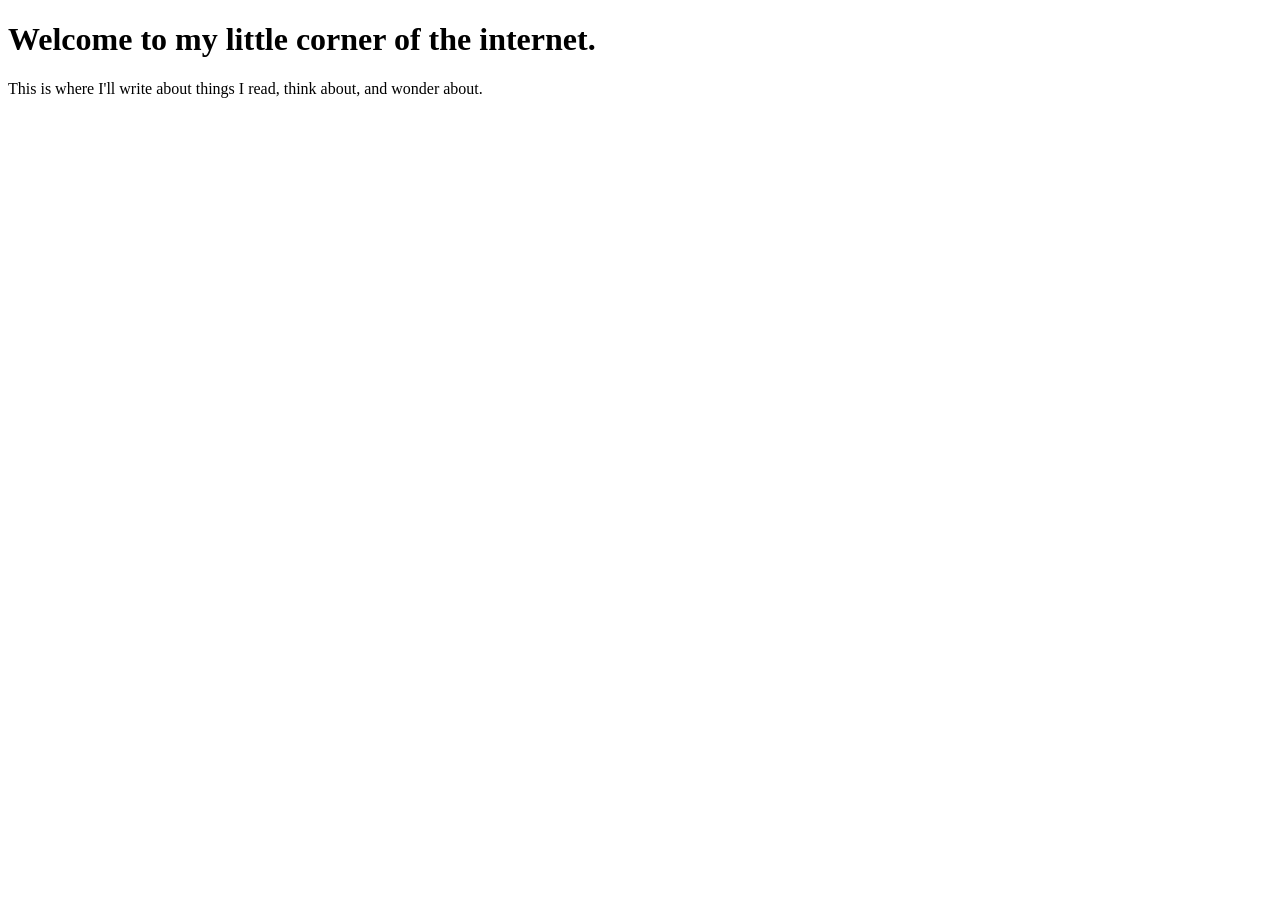
==== index.html @ 7ce2c534 "Create index.html" ====
<!DOCTYPE html>
<html>
<head>
    <title>Prarthana's Blog</title>
</head>
<body>

    <h1>Welcome to my little corner of the internet.</h1>

    <p>This is where I'll write about things I read, think about, and wonder about.</p>

</body>
</html>
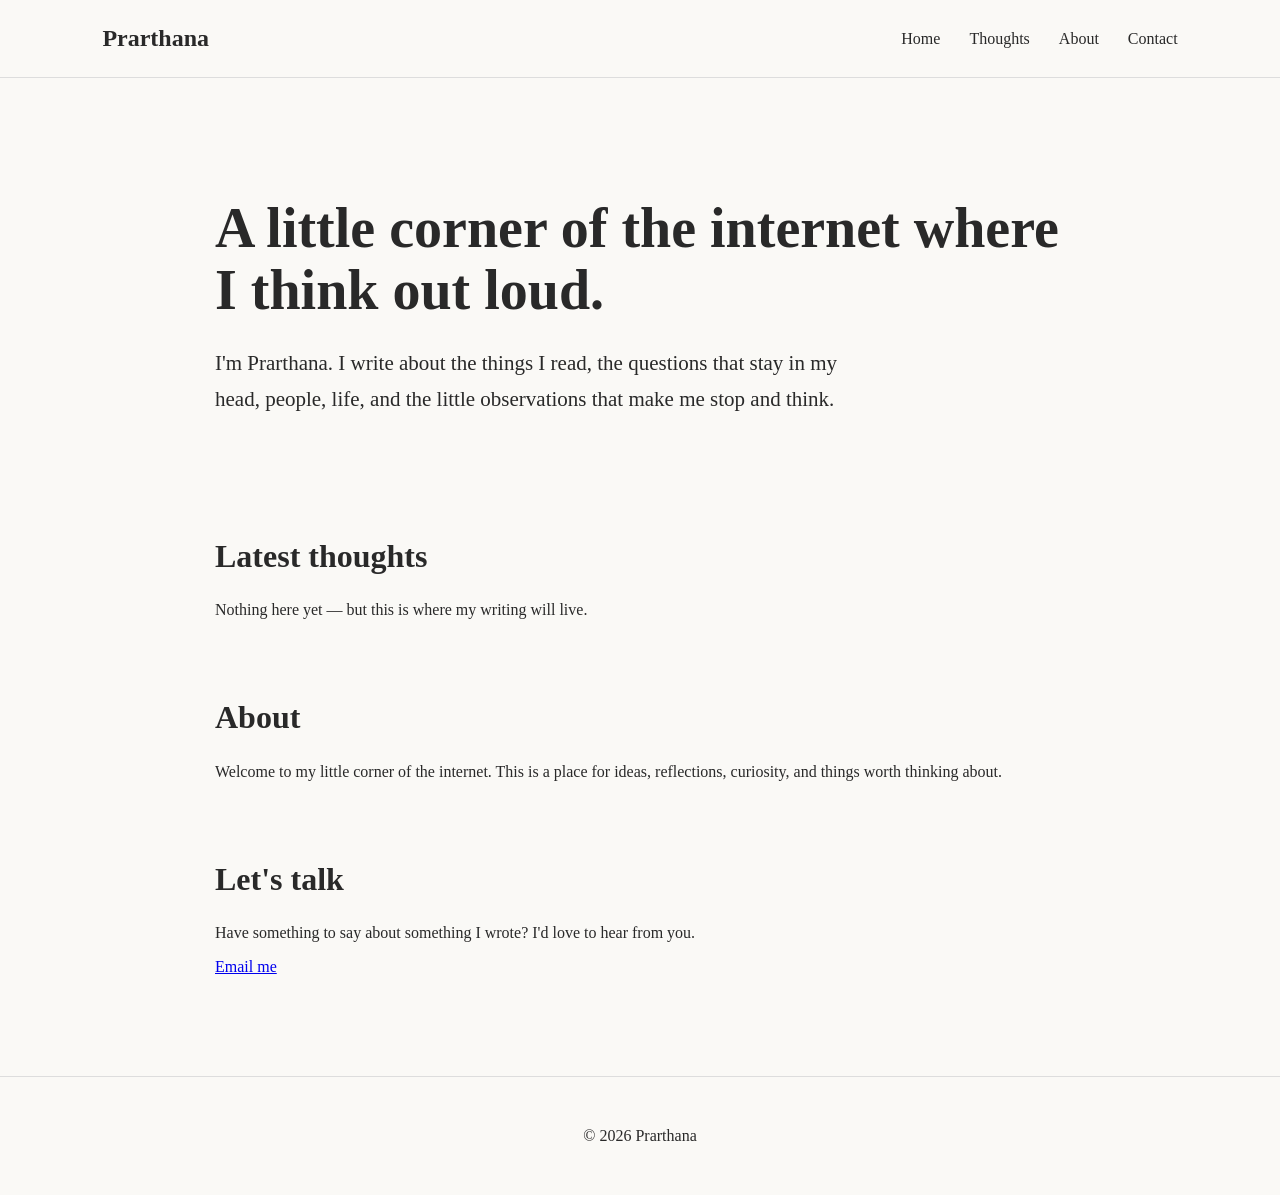
==== commit 8131e0f8: "Update index.html" ====
--- a/index.html
+++ b/index.html
@@ -1,13 +1,157 @@
 <!DOCTYPE html>
-<html>
+<html lang="en">
+
 <head>
-    <title>Prarthana's Blog</title>
+    <meta charset="UTF-8">
+    <meta name="viewport" content="width=device-width, initial-scale=1.0">
+
+    <title>Prarthana | Thoughts & Things I Wonder About</title>
+
+    <style>
+        body {
+            margin: 0;
+            font-family: Georgia, serif;
+            background: #faf9f6;
+            color: #292929;
+        }
+
+        header {
+            padding: 25px 8%;
+            border-bottom: 1px solid #ddd;
+            display: flex;
+            justify-content: space-between;
+            align-items: center;
+        }
+
+        .logo {
+            font-size: 24px;
+            font-weight: bold;
+        }
+
+        nav a {
+            margin-left: 25px;
+            text-decoration: none;
+            color: #292929;
+        }
+
+        nav a:hover {
+            text-decoration: underline;
+        }
+
+        .hero {
+            max-width: 850px;
+            margin: 120px auto;
+            padding: 0 25px;
+        }
+
+        .hero h1 {
+            font-size: 56px;
+            line-height: 1.1;
+            margin-bottom: 25px;
+        }
+
+        .hero p {
+            font-size: 21px;
+            line-height: 1.7;
+            max-width: 650px;
+        }
+
+        .section {
+            max-width: 850px;
+            margin: 80px auto;
+            padding: 0 25px;
+        }
+
+        .section h2 {
+            font-size: 32px;
+        }
+
+        footer {
+            text-align: center;
+            padding: 50px;
+            border-top: 1px solid #ddd;
+            margin-top: 100px;
+        }
+    </style>
 </head>
+
 <body>
 
-    <h1>Welcome to my little corner of the internet.</h1>
+    <header>
 
-    <p>This is where I'll write about things I read, think about, and wonder about.</p>
+        <div class="logo">
+            Prarthana
+        </div>
+
+        <nav>
+            <a href="#">Home</a>
+            <a href="#thoughts">Thoughts</a>
+            <a href="#about">About</a>
+            <a href="#contact">Contact</a>
+        </nav>
+
+    </header>
+
+
+    <section class="hero">
+
+        <h1>
+            A little corner of the internet where I think out loud.
+        </h1>
+
+        <p>
+            I'm Prarthana. I write about the things I read,
+            the questions that stay in my head, people,
+            life, and the little observations that make me stop and think.
+        </p>
+
+    </section>
+
+
+    <section class="section" id="thoughts">
+
+        <h2>Latest thoughts</h2>
+
+        <p>
+            Nothing here yet — but this is where my writing will live.
+        </p>
+
+    </section>
+
+
+    <section class="section" id="about">
+
+        <h2>About</h2>
+
+        <p>
+            Welcome to my little corner of the internet.
+            This is a place for ideas, reflections, curiosity,
+            and things worth thinking about.
+        </p>
+
+    </section>
+
+
+    <section class="section" id="contact">
+
+        <h2>Let's talk</h2>
+
+        <p>
+            Have something to say about something I wrote?
+            I'd love to hear from you.
+        </p>
+
+        <p>
+            <a href="mailto:YOUR-EMAIL-HERE">Email me</a>
+        </p>
+
+    </section>
+
+
+    <footer>
+        © 2026 Prarthana
+    </footer>
 
 </body>
+
 </html>
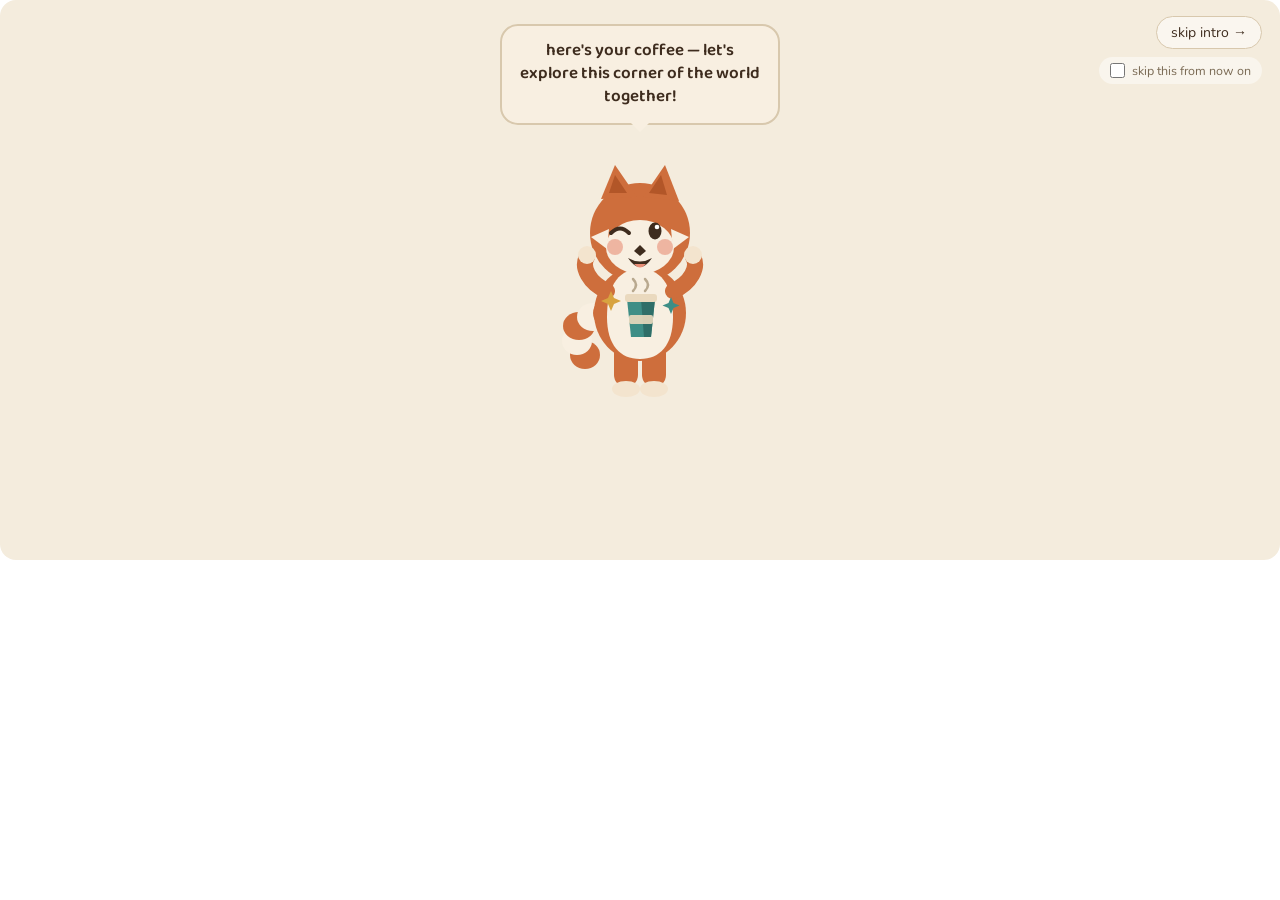
==== commit bfabda07: "Update index.html" ====
--- a/index.html
+++ b/index.html
@@ -1,157 +1,213 @@
 <!DOCTYPE html>
 <html lang="en">
-
 <head>
-    <meta charset="UTF-8">
-    <meta name="viewport" content="width=device-width, initial-scale=1.0">
-
-    <title>Prarthana | Thoughts & Things I Wonder About</title>
-
-    <style>
-        body {
-            margin: 0;
-            font-family: Georgia, serif;
-            background: #faf9f6;
-            color: #292929;
-        }
-
-        header {
-            padding: 25px 8%;
-            border-bottom: 1px solid #ddd;
-            display: flex;
-            justify-content: space-between;
-            align-items: center;
-        }
-
-        .logo {
-            font-size: 24px;
-            font-weight: bold;
-        }
-
-        nav a {
-            margin-left: 25px;
-            text-decoration: none;
-            color: #292929;
-        }
-
-        nav a:hover {
-            text-decoration: underline;
-        }
-
-        .hero {
-            max-width: 850px;
-            margin: 120px auto;
-            padding: 0 25px;
-        }
-
-        .hero h1 {
-            font-size: 56px;
-            line-height: 1.1;
-            margin-bottom: 25px;
-        }
-
-        .hero p {
-            font-size: 21px;
-            line-height: 1.7;
-            max-width: 650px;
-        }
-
-        .section {
-            max-width: 850px;
-            margin: 80px auto;
-            padding: 0 25px;
-        }
-
-        .section h2 {
-            font-size: 32px;
-        }
-
-        footer {
-            text-align: center;
-            padding: 50px;
-            border-top: 1px solid #ddd;
-            margin-top: 100px;
-        }
-    </style>
+<meta charset="UTF-8">
+<meta name="viewport" content="width=device-width, initial-scale=1.0">
+<title>welcome · Prarthana's corner</title>
+<link rel="preconnect" href="https://fonts.googleapis.com">
+<link rel="preconnect" href="https://fonts.gstatic.com" crossorigin>
+<link href="https://fonts.googleapis.com/css2?family=Baloo+2:wght@500;600;700&family=Nunito:wght@400;600&display=swap" rel="stylesheet">
+<style>
+  * { margin:0; padding:0; box-sizing:border-box; }
+  body { font-family:'Nunito',sans-serif; }
+
+  :root{
+    --paper:#F4ECDD; --fur:#CE6E3C; --fur-d:#B25628; --cream:#F8EFE1;
+    --paw:#F3E4CE; --ink:#3E2C1E;
+    --cup:#3E8E86; --cup-d:#2F6E68; --lid:#EAD9BE;
+    --cheek:#E88E77; --mustard:#D8A33F; --steam:#B9A98F;
+  }
+
+  .scene{ position:relative; width:100%; height:560px; overflow:hidden;
+    background:var(--paper); border-radius:16px;
+    display:flex; align-items:center; justify-content:center; }
+
+  .controls{ position:absolute; top:16px; right:18px; z-index:9; display:flex; flex-direction:column; align-items:flex-end; gap:8px; }
+  .skip{ font-family:'Nunito',sans-serif; font-size:14px; color:var(--ink);
+    background:rgba(255,255,255,.55); border:1.5px solid #d8c8ad; padding:6px 14px; border-radius:20px; cursor:pointer; }
+  .skip:hover{ background:#fff; }
+  .remember{ display:flex; align-items:center; gap:7px; font-size:12.5px; color:#7a6a54;
+    background:rgba(255,255,255,.45); padding:5px 11px; border-radius:16px; cursor:pointer; user-select:none; }
+  .remember input{ accent-color:var(--fur); width:15px; height:15px; cursor:pointer; }
+
+  .intro{ position:absolute; inset:0; display:flex; align-items:center; justify-content:center;
+    transition:opacity .7s ease, transform .7s ease; }
+
+  .walker{ transform:translateX(-140%); }
+  .play .walker{ animation:walkIn 2s cubic-bezier(.22,.61,.36,1) forwards; }
+  .play .bob{ animation:bob .5s ease-in-out 4; }
+  .dance{ transform-origin:50% 100%; }
+  .play .dance{ animation:dance 1.6s ease 2.1s forwards; }
+
+  .mascot{ width:250px; height:auto; display:block; }
+
+  .legL,.legR{ transform-box:fill-box; transform-origin:50% 8%; }
+  .play .legL{ animation:step .5s ease-in-out 4; }
+  .play .legR{ animation:step .5s ease-in-out 4; animation-delay:-.25s; }
+
+  .speech{ position:absolute; left:50%; bottom:100%; transform:translateX(-50%); margin-bottom:16px;
+    width:280px; text-align:center; font-family:'Baloo 2',cursive; font-weight:600; font-size:17px; line-height:1.35;
+    color:var(--ink); background:var(--cream); border:2px solid #d8c8ad; padding:14px 18px; border-radius:18px; opacity:0; }
+  .speech::after{ content:""; position:absolute; left:50%; top:100%; transform:translateX(-50%);
+    border:9px solid transparent; border-top-color:var(--cream); }
+  .play .speech{ animation:pop .5s ease 3.9s forwards; }
+
+  .cup{ transform-box:fill-box; transform-origin:50% 100%; opacity:0; }
+  .play .cup{ animation:coffeePop .55s cubic-bezier(.34,1.56,.64,1) 3.5s forwards; }
+  .spark{ transform-box:fill-box; transform-origin:center; opacity:0; }
+  .play .spark{ animation:sparkle .6s ease 3.55s forwards; }
+  .steam{ animation:steam 2.2s ease-in-out infinite; }
+  .tail{ transform-box:fill-box; transform-origin:85% 20%; animation:sway 3s ease-in-out infinite; }
+
+  .home{ position:absolute; inset:0; display:flex; flex-direction:column; align-items:center; justify-content:center;
+    text-align:center; gap:12px; opacity:0; transform:translateX(34px);
+    transition:opacity .7s ease .15s, transform .7s ease .15s; pointer-events:none; padding:0 24px; }
+  .home h1{ font-family:'Baloo 2',cursive; font-weight:700; font-size:clamp(2rem,6vw,3rem); color:var(--ink); }
+  .home p{ color:#7a6a54; max-width:34ch; }
+  .home .note{ font-size:12.5px; color:#a08f76; margin-top:4px; }
+  .replay{ margin-top:14px; font-family:'Nunito',sans-serif; font-weight:600; font-size:14px; color:var(--ink);
+    background:var(--mustard); border:none; padding:9px 20px; border-radius:22px; cursor:pointer; }
+  .replay:hover{ filter:brightness(1.05); }
+
+  .revealed .intro{ opacity:0; transform:translateX(-40px); pointer-events:none; }
+  .revealed .home{ opacity:1; transform:none; pointer-events:auto; }
+
+  @keyframes walkIn{ from{transform:translateX(-140%);} to{transform:translateX(0);} }
+  @keyframes bob{ 0%,100%{transform:translateY(0);} 50%{transform:translateY(-6px);} }
+  @keyframes step{ 0%,100%{transform:rotate(0);} 25%{transform:rotate(24deg);} 75%{transform:rotate(-24deg);} }
+  @keyframes dance{
+    0%{transform:rotate(0) translateY(0);}
+    15%{transform:rotate(-13deg) translateY(-6px);}
+    30%{transform:rotate(0);}
+    45%{transform:rotate(13deg) translateY(-6px);}
+    60%{transform:rotate(0);}
+    75%{transform:rotate(-10deg) translateY(-4px);}
+    90%{transform:rotate(9deg);}
+    100%{transform:rotate(0) translateY(0);} }
+  @keyframes coffeePop{ 0%{opacity:0; transform:scale(0) translateY(14px);} 100%{opacity:1; transform:scale(1) translateY(0);} }
+  @keyframes sparkle{ 0%{opacity:0; transform:scale(0);} 60%{opacity:1; transform:scale(1.25);} 100%{opacity:1; transform:scale(1);} }
+  @keyframes pop{ from{opacity:0; transform:translateX(-50%) scale(.7);} to{opacity:1; transform:translateX(-50%) scale(1);} }
+  @keyframes steam{ 0%,100%{opacity:.25; transform:translateY(0);} 50%{opacity:.7; transform:translateY(-6px);} }
+  @keyframes sway{ 0%,100%{transform:rotate(-5deg);} 50%{transform:rotate(6deg);} }
+
+  @media (prefers-reduced-motion:reduce){
+    .walker{ transform:none; } .speech,.cup,.spark{ opacity:1; }
+    .play .walker,.play .bob,.play .dance,.play .legL,.play .legR,.play .cup,.play .spark,.steam,.tail{ animation:none; }
+  }
+</style>
 </head>
-
 <body>
 
-    <header>
-
-        <div class="logo">
-            Prarthana
+<div class="scene" id="scene">
+  <div class="controls">
+    <button class="skip" id="skip">skip intro →</button>
+    <label class="remember"><input type="checkbox" id="remember"> skip this from now on</label>
+  </div>
+
+  <div class="intro" id="intro">
+    <div class="walker">
+      <div class="bob">
+        <div class="dance">
+          <div style="position:relative;">
+            <div class="speech">here's your coffee — let's explore this corner of the world together!</div>
+
+            <svg class="mascot" viewBox="0 0 250 278" xmlns="http://www.w3.org/2000/svg" aria-label="a cheerful fox handing over a coffee">
+              <g class="tail">
+                <ellipse cx="70" cy="214" rx="15" ry="14" fill="var(--fur)"/>
+                <ellipse cx="62" cy="200" rx="15" ry="14" fill="var(--cream)"/>
+                <ellipse cx="64" cy="185" rx="16" ry="14" fill="var(--fur)"/>
+                <ellipse cx="78" cy="176" rx="16" ry="14" fill="var(--cream)"/>
+                <ellipse cx="94" cy="172" rx="16" ry="15" fill="var(--fur)"/>
+              </g>
+
+              <g class="legL">
+                <rect x="99" y="198" width="24" height="48" rx="12" fill="var(--fur)"/>
+                <ellipse cx="111" cy="248" rx="14" ry="8" fill="var(--paw)"/>
+              </g>
+              <g class="legR">
+                <rect x="127" y="198" width="24" height="48" rx="12" fill="var(--fur)"/>
+                <ellipse cx="139" cy="248" rx="14" ry="8" fill="var(--paw)"/>
+              </g>
+
+              <ellipse cx="125" cy="172" rx="46" ry="48" fill="var(--fur)"/>
+              <circle  cx="125" cy="92"  r="50" fill="var(--fur)"/>
+              <path d="M125 128 C150 128 158 150 158 176 C158 204 145 218 125 218 C105 218 92 204 92 176 C92 150 100 128 125 128 Z" fill="var(--cream)"/>
+
+              <path d="M92 150 C74 142 66 126 72 116" stroke="var(--fur)" stroke-width="16" fill="none" stroke-linecap="round"/>
+              <path d="M158 150 C176 142 184 126 178 116" stroke="var(--fur)" stroke-width="16" fill="none" stroke-linecap="round"/>
+              <circle cx="72" cy="114" r="9" fill="var(--paw)"/>
+              <circle cx="178" cy="114" r="9" fill="var(--paw)"/>
+
+              <g class="cup">
+                <path class="steam" d="M118 150 q6 -6 0 -12" stroke="var(--steam)" stroke-width="2.5" fill="none" stroke-linecap="round"/>
+                <path class="steam" d="M130 150 q6 -6 0 -12" stroke="var(--steam)" stroke-width="2.5" fill="none" stroke-linecap="round" style="animation-delay:.7s"/>
+                <path d="M112 158 L140 158 L136 196 L116 196 Z" fill="var(--cup)"/>
+                <path d="M126 158 L140 158 L136 196 L129 196 Z" fill="var(--cup-d)"/>
+                <rect x="110" y="153" width="32" height="8" rx="3" fill="var(--lid)"/>
+                <rect x="114" y="174" width="24" height="9" rx="2" fill="var(--lid)" opacity=".9"/>
+              </g>
+              <path class="spark" d="M96 150 l3 7 l7 3 l-7 3 l-3 7 l-3 -7 l-7 -3 l7 -3 Z" fill="var(--mustard)"/>
+              <path class="spark" d="M156 156 l2.5 6 l6 2.5 l-6 2.5 l-2.5 6 l-2.5 -6 l-6 -2.5 l6 -2.5 Z" fill="var(--cup)" style="animation-delay:.15s"/>
+
+              <g>
+                <polygon points="86,58 100,24 122,56" fill="var(--fur)"/>
+                <polygon points="128,56 150,24 164,60" fill="var(--fur)"/>
+                <polygon points="94,52 100,34 112,52" fill="var(--fur-d)"/>
+                <polygon points="134,52 146,34 152,54" fill="var(--fur-d)"/>
+                <polygon points="76,96 94,88 92,108" fill="var(--cream)"/>
+                <polygon points="174,96 156,88 158,108" fill="var(--cream)"/>
+                <ellipse cx="125" cy="106" rx="34" ry="27" fill="var(--cream)"/>
+                <circle cx="100" cy="106" r="8" fill="var(--cheek)" opacity=".6"/>
+                <circle cx="150" cy="106" r="8" fill="var(--cheek)" opacity=".6"/>
+                <path d="M96 92 q9 -9 18 0" stroke="var(--ink)" stroke-width="4" fill="none" stroke-linecap="round"/>
+                <ellipse cx="140" cy="90" rx="6.5" ry="8.5" fill="var(--ink)"/>
+                <circle cx="142" cy="86" r="2.3" fill="#fff"/>
+                <path d="M125 104 l6 6 l-6 5 l-6 -5 Z" fill="var(--ink)"/>
+                <path d="M113 117 q12 18 24 0 q-12 7 -24 0 Z" fill="var(--ink)"/>
+                <path d="M119 123 q6 7 12 0 Z" fill="var(--cheek)"/>
+              </g>
+            </svg>
+
+          </div>
         </div>
-
-        <nav>
-            <a href="#">Home</a>
-            <a href="#thoughts">Thoughts</a>
-            <a href="#about">About</a>
-            <a href="#contact">Contact</a>
-        </nav>
-
-    </header>
-
-
-    <section class="hero">
-
-        <h1>
-            A little corner of the internet where I think out loud.
-        </h1>
-
-        <p>
-            I'm Prarthana. I write about the things I read,
-            the questions that stay in my head, people,
-            life, and the little observations that make me stop and think.
-        </p>
-
-    </section>
-
-
-    <section class="section" id="thoughts">
-
-        <h2>Latest thoughts</h2>
-
-        <p>
-            Nothing here yet — but this is where my writing will live.
-        </p>
-
-    </section>
-
-
-    <section class="section" id="about">
-
-        <h2>About</h2>
-
-        <p>
-            Welcome to my little corner of the internet.
-            This is a place for ideas, reflections, curiosity,
-            and things worth thinking about.
-        </p>
-
-    </section>
-
-
-    <section class="section" id="contact">
-
-        <h2>Let's talk</h2>
-
-        <p>
-            Have something to say about something I wrote?
-            I'd love to hear from you.
-        </p>
-
-        <p>
-            <a href="mailto:YOUR-EMAIL-HERE">Email me</a>
-        </p>
-
-    </section>
-
-
-    <footer>
-        © 2026 Prarthana
-    </footer>
+      </div>
+    </div>
+  </div>
+
+  <div class="home" id="home">
+    <h1>Prarthana's corner</h1>
+    <p>thoughts, books, and other people's stories — pull up a chair and wander around.</p>
+    <p class="note">(your real homepage — sliding photo + sections — builds next)</p>
+    <button class="replay" id="replay">replay the welcome</button>
+  </div>
+</div>
+
+<script>
+  const scene    = document.getElementById('scene');
+  const intro    = document.getElementById('intro');
+  const remember = document.getElementById('remember');
+  let timer;
+
+  function savePref(v){ try{ v ? localStorage.setItem('skipIntro','1') : localStorage.removeItem('skipIntro'); }catch(e){} }
+  function wantsSkip(){ try{ return localStorage.getItem('skipIntro') === '1'; }catch(e){ return false; } }
+
+  function play(){
+    scene.classList.remove('revealed');
+    intro.classList.remove('play');
+    void intro.offsetWidth;
+    intro.classList.add('play');
+    clearTimeout(timer);
+    timer = setTimeout(reveal, 7500);
+  }
+  function reveal(){ clearTimeout(timer); scene.classList.add('revealed'); }
+
+  remember.addEventListener('change', () => savePref(remember.checked));
+  document.getElementById('skip').addEventListener('click', () => { if(remember.checked) savePref(true); reveal(); });
+  document.getElementById('replay').addEventListener('click', () => { savePref(false); remember.checked = false; play(); });
+
+  if (wantsSkip()) { remember.checked = true; scene.classList.add('revealed'); }
+  else { play(); }
+</script>
 
 </body>
-
 </html>
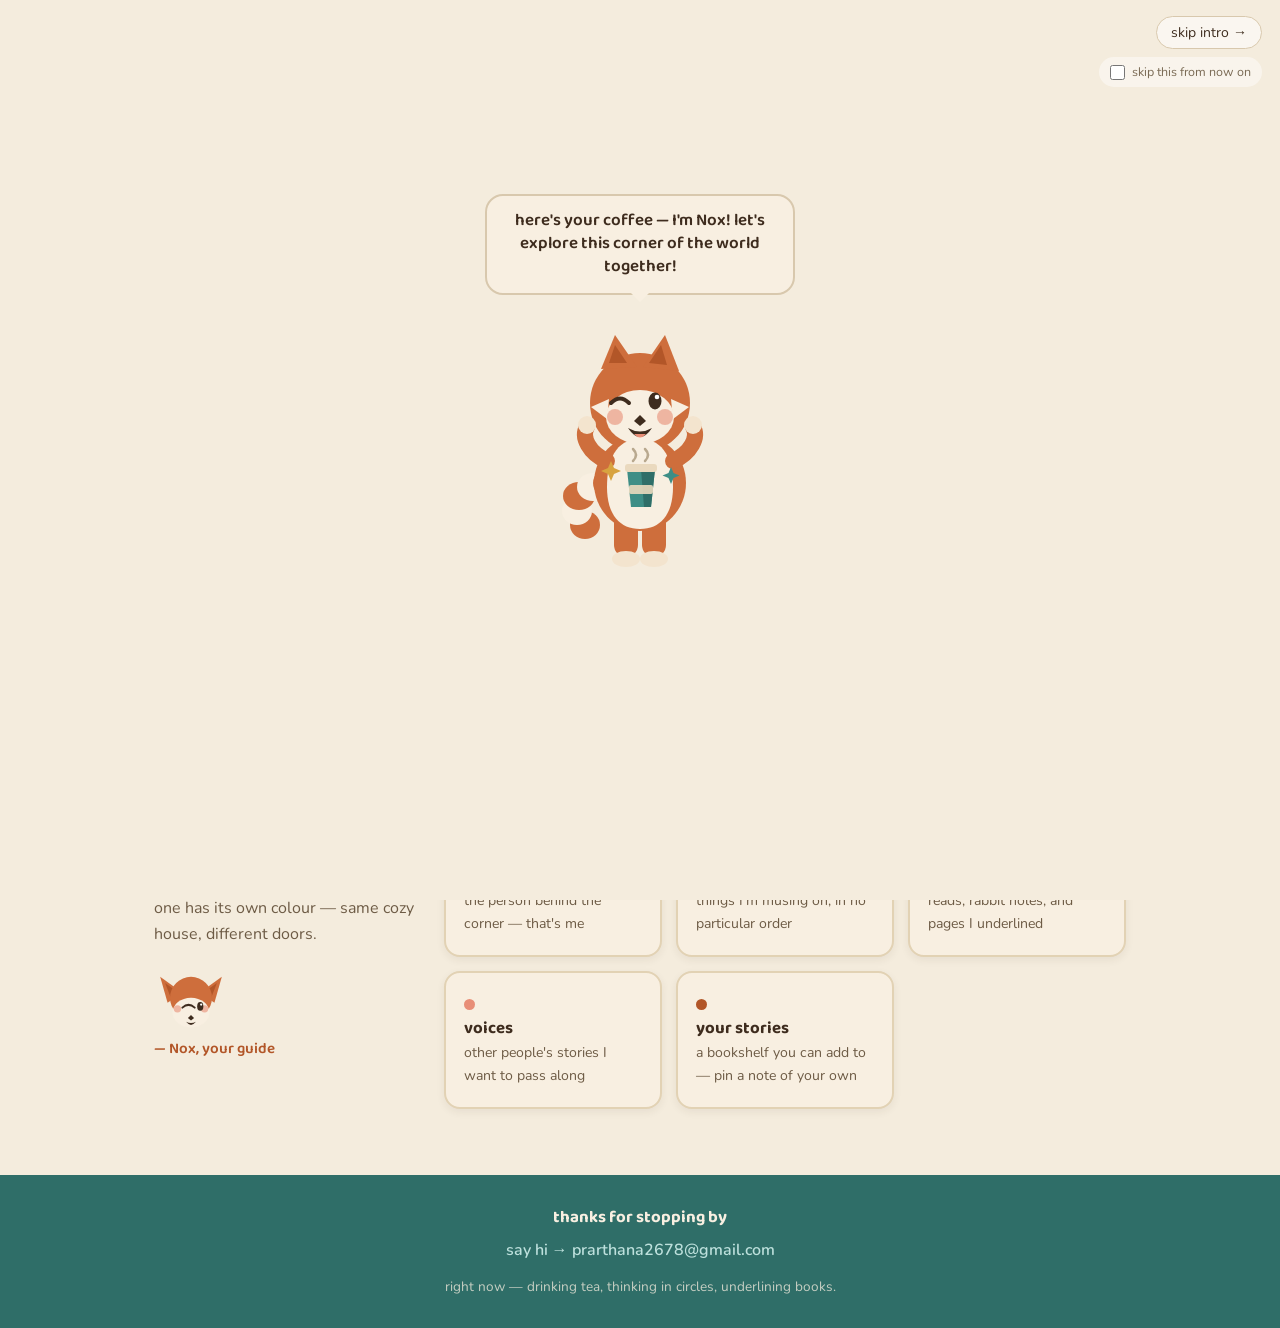
==== commit 6e0a1ea1: "Create personal blog website" ====
--- a/index.html
+++ b/index.html
@@ -3,102 +3,105 @@
 <head>
 <meta charset="UTF-8">
 <meta name="viewport" content="width=device-width, initial-scale=1.0">
-<title>welcome · Prarthana's corner</title>
+<title>Prarthana's corner · a cozy corner of the internet</title>
+
+<!-- shared fonts + shared stylesheet (every page uses style.css) -->
 <link rel="preconnect" href="https://fonts.googleapis.com">
 <link rel="preconnect" href="https://fonts.gstatic.com" crossorigin>
 <link href="https://fonts.googleapis.com/css2?family=Baloo+2:wght@500;600;700&family=Nunito:wght@400;600&display=swap" rel="stylesheet">
+<link rel="stylesheet" href="style.css">
+
 <style>
-  * { margin:0; padding:0; box-sizing:border-box; }
-  body { font-family:'Nunito',sans-serif; }
-
-  :root{
-    --paper:#F4ECDD; --fur:#CE6E3C; --fur-d:#B25628; --cream:#F8EFE1;
-    --paw:#F3E4CE; --ink:#3E2C1E;
-    --cup:#3E8E86; --cup-d:#2F6E68; --lid:#EAD9BE;
-    --cheek:#E88E77; --mustard:#D8A33F; --steam:#B9A98F;
-  }
-
-  .scene{ position:relative; width:100%; height:560px; overflow:hidden;
-    background:var(--paper); border-radius:16px;
-    display:flex; align-items:center; justify-content:center; }
-
-  .controls{ position:absolute; top:16px; right:18px; z-index:9; display:flex; flex-direction:column; align-items:flex-end; gap:8px; }
-  .skip{ font-family:'Nunito',sans-serif; font-size:14px; color:var(--ink);
-    background:rgba(255,255,255,.55); border:1.5px solid #d8c8ad; padding:6px 14px; border-radius:20px; cursor:pointer; }
-  .skip:hover{ background:#fff; }
-  .remember{ display:flex; align-items:center; gap:7px; font-size:12.5px; color:#7a6a54;
-    background:rgba(255,255,255,.45); padding:5px 11px; border-radius:16px; cursor:pointer; user-select:none; }
-  .remember input{ accent-color:var(--fur); width:15px; height:15px; cursor:pointer; }
-
-  .intro{ position:absolute; inset:0; display:flex; align-items:center; justify-content:center;
-    transition:opacity .7s ease, transform .7s ease; }
-
-  .walker{ transform:translateX(-140%); }
-  .play .walker{ animation:walkIn 2s cubic-bezier(.22,.61,.36,1) forwards; }
-  .play .bob{ animation:bob .5s ease-in-out 4; }
-  .dance{ transform-origin:50% 100%; }
-  .play .dance{ animation:dance 1.6s ease 2.1s forwards; }
-
-  .mascot{ width:250px; height:auto; display:block; }
-
-  .legL,.legR{ transform-box:fill-box; transform-origin:50% 8%; }
-  .play .legL{ animation:step .5s ease-in-out 4; }
-  .play .legR{ animation:step .5s ease-in-out 4; animation-delay:-.25s; }
-
-  .speech{ position:absolute; left:50%; bottom:100%; transform:translateX(-50%); margin-bottom:16px;
-    width:280px; text-align:center; font-family:'Baloo 2',cursive; font-weight:600; font-size:17px; line-height:1.35;
-    color:var(--ink); background:var(--cream); border:2px solid #d8c8ad; padding:14px 18px; border-radius:18px; opacity:0; }
-  .speech::after{ content:""; position:absolute; left:50%; top:100%; transform:translateX(-50%);
-    border:9px solid transparent; border-top-color:var(--cream); }
-  .play .speech{ animation:pop .5s ease 3.9s forwards; }
-
-  .cup{ transform-box:fill-box; transform-origin:50% 100%; opacity:0; }
-  .play .cup{ animation:coffeePop .55s cubic-bezier(.34,1.56,.64,1) 3.5s forwards; }
-  .spark{ transform-box:fill-box; transform-origin:center; opacity:0; }
-  .play .spark{ animation:sparkle .6s ease 3.55s forwards; }
-  .steam{ animation:steam 2.2s ease-in-out infinite; }
-  .tail{ transform-box:fill-box; transform-origin:85% 20%; animation:sway 3s ease-in-out infinite; }
-
-  .home{ position:absolute; inset:0; display:flex; flex-direction:column; align-items:center; justify-content:center;
-    text-align:center; gap:12px; opacity:0; transform:translateX(34px);
-    transition:opacity .7s ease .15s, transform .7s ease .15s; pointer-events:none; padding:0 24px; }
-  .home h1{ font-family:'Baloo 2',cursive; font-weight:700; font-size:clamp(2rem,6vw,3rem); color:var(--ink); }
-  .home p{ color:#7a6a54; max-width:34ch; }
-  .home .note{ font-size:12.5px; color:#a08f76; margin-top:4px; }
-  .replay{ margin-top:14px; font-family:'Nunito',sans-serif; font-weight:600; font-size:14px; color:var(--ink);
-    background:var(--mustard); border:none; padding:9px 20px; border-radius:22px; cursor:pointer; }
-  .replay:hover{ filter:brightness(1.05); }
-
-  .revealed .intro{ opacity:0; transform:translateX(-40px); pointer-events:none; }
-  .revealed .home{ opacity:1; transform:none; pointer-events:auto; }
-
-  @keyframes walkIn{ from{transform:translateX(-140%);} to{transform:translateX(0);} }
-  @keyframes bob{ 0%,100%{transform:translateY(0);} 50%{transform:translateY(-6px);} }
-  @keyframes step{ 0%,100%{transform:rotate(0);} 25%{transform:rotate(24deg);} 75%{transform:rotate(-24deg);} }
-  @keyframes dance{
-    0%{transform:rotate(0) translateY(0);}
-    15%{transform:rotate(-13deg) translateY(-6px);}
-    30%{transform:rotate(0);}
-    45%{transform:rotate(13deg) translateY(-6px);}
-    60%{transform:rotate(0);}
-    75%{transform:rotate(-10deg) translateY(-4px);}
-    90%{transform:rotate(9deg);}
-    100%{transform:rotate(0) translateY(0);} }
-  @keyframes coffeePop{ 0%{opacity:0; transform:scale(0) translateY(14px);} 100%{opacity:1; transform:scale(1) translateY(0);} }
-  @keyframes sparkle{ 0%{opacity:0; transform:scale(0);} 60%{opacity:1; transform:scale(1.25);} 100%{opacity:1; transform:scale(1);} }
-  @keyframes pop{ from{opacity:0; transform:translateX(-50%) scale(.7);} to{opacity:1; transform:translateX(-50%) scale(1);} }
-  @keyframes steam{ 0%,100%{opacity:.25; transform:translateY(0);} 50%{opacity:.7; transform:translateY(-6px);} }
-  @keyframes sway{ 0%,100%{transform:rotate(-5deg);} 50%{transform:rotate(6deg);} }
-
-  @media (prefers-reduced-motion:reduce){
-    .walker{ transform:none; } .speech,.cup,.spark{ opacity:1; }
-    .play .walker,.play .bob,.play .dance,.play .legL,.play .legR,.play .cup,.play .spark,.steam,.tail{ animation:none; }
-  }
+/* ============================================================
+   The welcome cover — Nox the fox walking in.
+   This bit is only on the homepage, so it lives here in
+   index.html instead of style.css.
+   ============================================================ */
+
+/* while the intro plays, lock the page so you can't scroll behind it */
+body:not(.revealed){ overflow:hidden; height:100vh; }
+body.revealed{ overflow-y:auto; height:auto; }
+
+/* full-screen paper cover. Slides up out of the way when revealed */
+.welcome{
+  position:fixed; inset:0; z-index:50;
+  background:var(--paper);
+  overflow:hidden;
+  transition:transform .9s ease .1s;
+}
+body.revealed .welcome{ transform:translateY(-101%); }
+
+/* the animation stage inside the cover */
+.intro{ position:absolute; inset:0; display:flex; align-items:center; justify-content:center; }
+
+.controls{ position:absolute; top:16px; right:18px; z-index:9; display:flex; flex-direction:column; align-items:flex-end; gap:8px; }
+.skip{ font-family:'Nunito',sans-serif; font-size:14px; color:var(--ink);
+  background:rgba(255,255,255,.55); border:1.5px solid #d8c8ad; padding:6px 14px; border-radius:20px; cursor:pointer; }
+.skip:hover{ background:#fff; }
+.remember{ display:flex; align-items:center; gap:7px; font-size:12.5px; color:#7a6a54;
+  background:rgba(255,255,255,.45); padding:5px 11px; border-radius:16px; cursor:pointer; user-select:none; }
+.remember input{ accent-color:var(--fur); width:15px; height:15px; cursor:pointer; }
+
+.walker{ transform:translateX(-140%); }
+.play .walker{ animation:walkIn 2s cubic-bezier(.22,.61,.36,1) forwards; }
+.play .bob{ animation:bob .5s ease-in-out 4; }
+.dance{ transform-origin:50% 100%; }
+.play .dance{ animation:dance 1.6s ease 2.1s forwards; }
+
+.mascot{ width:250px; height:auto; display:block; }
+
+/* the legs actually walk: they swing in opposite phase */
+.legL,.legR{ transform-box:fill-box; transform-origin:50% 8%; }
+.play .legL{ animation:step .5s ease-in-out 4; }
+.play .legR{ animation:step .5s ease-in-out 4; animation-delay:-.25s; }
+
+.speech{ position:absolute; left:50%; bottom:100%; transform:translateX(-50%); margin-bottom:16px;
+  width:310px; text-align:center; font-family:'Baloo 2',cursive; font-weight:600; font-size:17px; line-height:1.35;
+  color:var(--ink); background:var(--cream); border:2px solid #d8c8ad; padding:14px 18px; border-radius:18px; opacity:0; }
+.speech::after{ content:""; position:absolute; left:50%; top:100%; transform:translateX(-50%);
+  border:9px solid transparent; border-top-color:var(--cream); }
+.play .speech{ animation:pop .5s ease 3.9s forwards; }
+
+.cup{ transform-box:fill-box; transform-origin:50% 100%; opacity:0; }
+.play .cup{ animation:coffeePop .55s cubic-bezier(.34,1.56,.64,1) 3.5s forwards; }
+.spark{ transform-box:fill-box; transform-origin:center; opacity:0; }
+.play .spark{ animation:sparkle .6s ease 3.55s forwards; }
+.steam{ animation:steam 2.2s ease-in-out infinite; }
+.tail{ transform-box:fill-box; transform-origin:85% 20%; animation:sway 3s ease-in-out infinite; }
+
+@keyframes walkIn{ from{transform:translateX(-140%);} to{transform:translateX(0);} }
+@keyframes bob{ 0%,100%{transform:translateY(0);} 50%{transform:translateY(-6px);} }
+@keyframes step{ 0%,100%{transform:rotate(0);} 25%{transform:rotate(24deg);} 75%{transform:rotate(-24deg);} }
+@keyframes dance{
+  0%{transform:rotate(0) translateY(0);}
+  15%{transform:rotate(-13deg) translateY(-6px);}
+  30%{transform:rotate(0);}
+  45%{transform:rotate(13deg) translateY(-6px);}
+  60%{transform:rotate(0);}
+  75%{transform:rotate(-10deg) translateY(-4px);}
+  90%{transform:rotate(9deg);}
+  100%{transform:rotate(0) translateY(0);} }
+@keyframes coffeePop{ 0%{opacity:0; transform:scale(0) translateY(14px);} 100%{opacity:1; transform:scale(1) translateY(0);} }
+@keyframes sparkle{ 0%{opacity:0; transform:scale(0);} 60%{opacity:1; transform:scale(1.25);} 100%{opacity:1; transform:scale(1);} }
+@keyframes pop{ from{opacity:0; transform:translateX(-50%) scale(.7);} to{opacity:1; transform:translateX(-50%) scale(1);} }
+@keyframes steam{ 0%,100%{opacity:.25; transform:translateY(0);} 50%{opacity:.7; transform:translateY(-6px);} }
+@keyframes sway{ 0%,100%{transform:rotate(-5deg);} 50%{transform:rotate(6deg);} }
+
+@media (prefers-reduced-motion:reduce){
+  .walker{ transform:none; } .speech,.cup,.spark{ opacity:1; }
+  .play .walker,.play .bob,.play .dance,.play .legL,.play .legR,.play .cup,.play .spark,.steam,.tail{ animation:none; }
+}
 </style>
+
+  <!-- quiet visitor count — invisible to readers, you see it at prarthana.goatcounter.com -->
+  <script data-goatcounter="https://prarthana.goatcounter.com/count" async src="//gc.zgo.at/count.js"></script>
 </head>
 <body>
 
-<div class="scene" id="scene">
+<!-- ============================================================
+     PART 1 · THE WELCOME (the full-screen fox cover)
+     ============================================================ -->
+<div class="welcome" id="welcome">
   <div class="controls">
     <button class="skip" id="skip">skip intro →</button>
     <label class="remember"><input type="checkbox" id="remember"> skip this from now on</label>
@@ -109,9 +112,10 @@
       <div class="bob">
         <div class="dance">
           <div style="position:relative;">
-            <div class="speech">here's your coffee — let's explore this corner of the world together!</div>
+            <div class="speech">here's your coffee — I'm Nox! let's explore this corner of the world together!</div>
 
             <svg class="mascot" viewBox="0 0 250 278" xmlns="http://www.w3.org/2000/svg" aria-label="a cheerful fox handing over a coffee">
+              <!-- tail, attached behind the body -->
               <g class="tail">
                 <ellipse cx="70" cy="214" rx="15" ry="14" fill="var(--fur)"/>
                 <ellipse cx="62" cy="200" rx="15" ry="14" fill="var(--cream)"/>
@@ -120,6 +124,7 @@
                 <ellipse cx="94" cy="172" rx="16" ry="15" fill="var(--fur)"/>
               </g>
 
+              <!-- LEGS (drawn first, tops tucked into the body so they connect) -->
               <g class="legL">
                 <rect x="99" y="198" width="24" height="48" rx="12" fill="var(--fur)"/>
                 <ellipse cx="111" cy="248" rx="14" ry="8" fill="var(--paw)"/>
@@ -129,15 +134,19 @@
                 <ellipse cx="139" cy="248" rx="14" ry="8" fill="var(--paw)"/>
               </g>
 
+              <!-- ONE connected body: head bulb + torso bulb, same fill, overlapping = single silhouette -->
               <ellipse cx="125" cy="172" rx="46" ry="48" fill="var(--fur)"/>
               <circle  cx="125" cy="92"  r="50" fill="var(--fur)"/>
+              <!-- cream chest, flowing up toward the chin so head+body read as one -->
               <path d="M125 128 C150 128 158 150 158 176 C158 204 145 218 125 218 C105 218 92 204 92 176 C92 150 100 128 125 128 Z" fill="var(--cream)"/>
 
+              <!-- arms up in a happy pose -->
               <path d="M92 150 C74 142 66 126 72 116" stroke="var(--fur)" stroke-width="16" fill="none" stroke-linecap="round"/>
               <path d="M158 150 C176 142 184 126 178 116" stroke="var(--fur)" stroke-width="16" fill="none" stroke-linecap="round"/>
               <circle cx="72" cy="114" r="9" fill="var(--paw)"/>
               <circle cx="178" cy="114" r="9" fill="var(--paw)"/>
 
+              <!-- the coffee that pops out (teal cup, clearly not his fur colour) -->
               <g class="cup">
                 <path class="steam" d="M118 150 q6 -6 0 -12" stroke="var(--steam)" stroke-width="2.5" fill="none" stroke-linecap="round"/>
                 <path class="steam" d="M130 150 q6 -6 0 -12" stroke="var(--steam)" stroke-width="2.5" fill="none" stroke-linecap="round" style="animation-delay:.7s"/>
@@ -149,6 +158,7 @@
               <path class="spark" d="M96 150 l3 7 l7 3 l-7 3 l-3 7 l-3 -7 l-7 -3 l7 -3 Z" fill="var(--mustard)"/>
               <path class="spark" d="M156 156 l2.5 6 l6 2.5 l-6 2.5 l-2.5 6 l-2.5 -6 l-6 -2.5 l6 -2.5 Z" fill="var(--cup)" style="animation-delay:.15s"/>
 
+              <!-- face -->
               <g>
                 <polygon points="86,58 100,24 122,56" fill="var(--fur)"/>
                 <polygon points="128,56 150,24 164,60" fill="var(--fur)"/>
@@ -173,17 +183,174 @@
       </div>
     </div>
   </div>
-
-  <div class="home" id="home">
-    <h1>Prarthana's corner</h1>
-    <p>thoughts, books, and other people's stories — pull up a chair and wander around.</p>
-    <p class="note">(your real homepage — sliding photo + sections — builds next)</p>
-    <button class="replay" id="replay">replay the welcome</button>
-  </div>
 </div>
 
+<!-- ============================================================
+     PART 2 · THE HOMEPAGE (what Nox reveals)
+     ============================================================ -->
+<main>
+
+  <!-- top bar with the little nav guide -->
+  <header class="site-head">
+    <a class="wordmark" href="index.html">Prarthana's corner</a>
+    <nav class="site-nav">
+      <a href="index.html" class="active">home</a>
+      <a href="about.html">about</a>
+      <a href="thoughts.html">thoughts</a>
+      <a href="books.html">books</a>
+      <a href="voices.html">voices</a>
+      <a href="stories.html">stories</a>
+    </nav>
+  </header>
+
+  <!-- hero: your photo slides in with a hello -->
+  <section class="hero">
+    <div class="wrap">
+      <div class="hero-text">
+        <h1>hi, I'm <span class="hello">Prarthana</span></h1>
+        <p class="tagline">coffee, books, and other people's stories</p>
+        <p class="bio">This is my corner of the internet — a cozy scrapbook of whatever I'm thinking, reading, and half-in-love-with. You're welcome to wander around; Nox will keep you company.</p>
+        <a class="btn" href="#rooms">wander around →</a>
+        <a class="btn" href="#" id="replay" style="background:var(--mustard);margin-left:10px;">replay the welcome</a>
+      </div>
+
+      <!-- the photo: a big frame, with tiny Nox standing beside it -->
+      <figure class="photo">
+        <div class="photo-stage">
+          <div class="photo-card">
+            <div class="photo-tape"></div>
+            <!-- your photo lives at photos/me.jpg -->
+            <img src="photos/me.jpg" alt="a photo of me">
+            <div class="photo-caption">that's me ✦</div>
+          </div>
+
+          <!-- tiny Nox, down at the bottom corner -->
+          <svg class="mini-fox" viewBox="0 0 96 128" xmlns="http://www.w3.org/2000/svg" role="img" aria-label="tiny Nox the fox beside the photo">
+            <!-- tail -->
+            <ellipse cx="19" cy="119" rx="8" ry="7" fill="var(--fur)"/>
+            <ellipse cx="14" cy="108" rx="8" ry="7" fill="var(--cream)"/>
+            <ellipse cx="17" cy="98"  rx="9" ry="7" fill="var(--fur)"/>
+            <!-- legs + paws -->
+            <rect x="34" y="100" width="13" height="24" rx="6" fill="var(--fur)"/>
+            <rect x="49" y="100" width="13" height="24" rx="6" fill="var(--fur)"/>
+            <ellipse cx="40" cy="126" rx="7" ry="4" fill="var(--paw)"/>
+            <ellipse cx="55" cy="126" rx="7" ry="4" fill="var(--paw)"/>
+            <!-- body + cream chest -->
+            <ellipse cx="48" cy="85" rx="26" ry="27" fill="var(--fur)"/>
+            <path d="M48 66 C64 66 68 78 68 92 C68 107 60 111 48 111 C36 111 28 107 28 92 C28 78 32 66 48 66 Z" fill="var(--cream)"/>
+            <!-- head + ears -->
+            <circle cx="48" cy="38" r="26" fill="var(--fur)"/>
+            <polygon points="28,26 15,0 44,15" fill="var(--fur)"/>
+            <polygon points="68,26 81,0 52,15" fill="var(--fur)"/>
+            <polygon points="32,22 23,6 38,15" fill="var(--fur-d)"/>
+            <polygon points="64,22 73,6 58,15" fill="var(--fur-d)"/>
+            <!-- face -->
+            <ellipse cx="48" cy="48" rx="18" ry="14" fill="var(--cream)"/>
+            <circle cx="36" cy="46" r="4" fill="var(--cheek)" opacity=".65"/>
+            <circle cx="60" cy="46" r="4" fill="var(--cheek)" opacity=".65"/>
+            <path d="M38 45 q7 -6 14 0" stroke="var(--ink)" stroke-width="2.6" fill="none" stroke-linecap="round"/>
+            <ellipse cx="58" cy="42" rx="3.5" ry="4.5" fill="var(--ink)"/>
+            <circle cx="59" cy="40" r="1.3" fill="#fff"/>
+            <path d="M48 52 l3.5 3.5 l-3.5 3 l-3.5 -3 Z" fill="var(--ink)"/>
+            <path d="M42 61 q6 9 12 0 q-6 3 -12 0 Z" fill="var(--ink)"/>
+            <!-- the teal coffee -->
+            <path d="M68 70 q4.5 -4.5 0 -9" stroke="var(--steam)" stroke-width="2" fill="none" stroke-linecap="round"/>
+            <path d="M77 70 q4.5 -4.5 0 -9" stroke="var(--steam)" stroke-width="2" fill="none" stroke-linecap="round"/>
+            <path d="M67 74 L89 74 L86 90 L70 90 Z" fill="var(--cup)"/>
+            <path d="M79 74 L89 74 L86 90 L83 90 Z" fill="var(--cup-d)"/>
+            <rect x="65" y="71" width="26" height="6" rx="3" fill="var(--lid)"/>
+          </svg>
+        </div>
+      </figure>
+    </div>
+  </section>
+
+  <!-- latest peek: the newest thing in each room -->
+  <section class="section">
+    <div class="wrap">
+      <h2 class="taped" style="--tape:var(--cup)">fresh from the corner</h2>
+      <div class="cards">
+        <a class="card" href="thoughts.html" style="--room:var(--fur)">
+          <span class="room">thoughts</span>
+          <span class="post">your newest thought will live here</span>
+          <span class="soon">first post coming soon</span>
+        </a>
+        <a class="card" href="books.html" style="--room:var(--cup)">
+          <span class="room">books</span>
+          <span class="post">your latest read will live here</span>
+          <span class="soon">first book note coming soon</span>
+        </a>
+        <a class="card" href="voices.html" style="--room:var(--cheek)">
+          <span class="room">voices</span>
+          <span class="post">someone's story will live here</span>
+          <span class="soon">first voice coming soon</span>
+        </a>
+      </div>
+    </div>
+  </section>
+
+  <!-- the rooms / navigation guide -->
+  <section class="section guide" id="rooms">
+    <div class="wrap">
+      <div class="guide-side">
+        <h2 class="taped" style="--tape:var(--fur)">pull up a chair</h2>
+        <p class="section-blurb">Little rooms to wander into. Each one has its own colour — same cozy house, different doors.</p>
+        <div class="nox-flag">
+          <svg viewBox="0 0 120 112" xmlns="http://www.w3.org/2000/svg" aria-label="Nox's little face">
+            <polygon points="22,66 10,24 46,50" fill="var(--fur)"/>
+            <polygon points="98,66 110,24 74,50" fill="var(--fur)"/>
+            <polygon points="28,60 18,34 40,50" fill="var(--fur-d)"/>
+            <polygon points="92,60 102,34 80,50" fill="var(--fur-d)"/>
+            <circle cx="60" cy="58" r="34" fill="var(--fur)"/>
+            <ellipse cx="60" cy="82" rx="30" ry="24" fill="var(--cream)"/>
+            <circle cx="38" cy="76" r="6" fill="var(--cheek)" opacity=".6"/>
+            <circle cx="82" cy="76" r="6" fill="var(--cheek)" opacity=".6"/>
+            <path d="M46 74 q10 -9 20 0" stroke="var(--ink)" stroke-width="3.2" fill="none" stroke-linecap="round"/>
+            <ellipse cx="75" cy="72" rx="5" ry="7" fill="var(--ink)"/>
+            <circle cx="76.5" cy="69" r="1.8" fill="#fff"/>
+            <path d="M60 86 l5 5 l-5 4 l-5 -4 Z" fill="var(--ink)"/>
+            <path d="M52 97 q8 10 16 0 q-8 4 -16 0 Z" fill="var(--ink)"/>
+          </svg>
+          — Nox, your guide
+        </div>
+      </div>
+
+      <div class="guide-rooms">
+        <a class="room-card" href="about.html" style="--room:var(--mustard)">
+          <span class="dot"></span><h3>about</h3>
+          <p>the person behind the corner — that's me</p>
+        </a>
+        <a class="room-card" href="thoughts.html" style="--room:var(--fur)">
+          <span class="dot"></span><h3>thoughts</h3>
+          <p>things I'm musing on, in no particular order</p>
+        </a>
+        <a class="room-card" href="books.html" style="--room:var(--cup)">
+          <span class="dot"></span><h3>books</h3>
+          <p>reads, rabbit holes, and pages I underlined</p>
+        </a>
+        <a class="room-card" href="voices.html" style="--room:var(--cheek)">
+          <span class="dot"></span><h3>voices</h3>
+          <p>other people's stories I want to pass along</p>
+        </a>
+        <a class="room-card" href="stories.html" style="--room:var(--fur-d)">
+          <span class="dot"></span><h3>your stories</h3>
+          <p>a bookshelf you can add to — pin a note of your own</p>
+        </a>
+      </div>
+    </div>
+  </section>
+
+  <!-- footer: say hi by email -->
+  <footer class="site-foot">
+    <p class="tag">thanks for stopping by</p>
+    <a href="mailto:prarthana2678@gmail.com">say hi → prarthana2678@gmail.com</a>
+    <p class="foot-line">right now — drinking tea, thinking in circles, underlining books.</p>
+  </footer>
+
+</main>
+
 <script>
-  const scene    = document.getElementById('scene');
+  const welcome  = document.getElementById('welcome');
   const intro    = document.getElementById('intro');
   const remember = document.getElementById('remember');
   let timer;
@@ -192,22 +359,22 @@
   function wantsSkip(){ try{ return localStorage.getItem('skipIntro') === '1'; }catch(e){ return false; } }
 
   function play(){
-    scene.classList.remove('revealed');
+    document.body.classList.remove('revealed');
     intro.classList.remove('play');
     void intro.offsetWidth;
     intro.classList.add('play');
     clearTimeout(timer);
     timer = setTimeout(reveal, 7500);
   }
-  function reveal(){ clearTimeout(timer); scene.classList.add('revealed'); }
+  function reveal(){ clearTimeout(timer); document.body.classList.add('revealed'); }
 
   remember.addEventListener('change', () => savePref(remember.checked));
   document.getElementById('skip').addEventListener('click', () => { if(remember.checked) savePref(true); reveal(); });
-  document.getElementById('replay').addEventListener('click', () => { savePref(false); remember.checked = false; play(); });
-
-  if (wantsSkip()) { remember.checked = true; scene.classList.add('revealed'); }
+  document.getElementById('replay').addEventListener('click', (e) => { e.preventDefault(); savePref(false); remember.checked = false; play(); window.scrollTo(0,0); });
+
+  if (wantsSkip()) { remember.checked = true; document.body.classList.add('revealed'); }
   else { play(); }
 </script>
 
 </body>
-</html>
+</html>
--- a/style.css
+++ b/style.css
@@ -0,0 +1,342 @@
+/* ============================================================
+   Prarthana's corner · style.css
+   The one shared stylesheet. Every page links this file, so
+   the whole site shares one identity — same fonts, same lines,
+   same cozy palette. Each room just changes --accent.
+   ============================================================ */
+
+* { margin:0; padding:0; box-sizing:border-box; }
+
+/* ---------- the palette (lives here once) ---------- */
+:root{
+  --paper:#F4ECDD;    /* page background — warm paper */
+  --cream:#F8EFE1;    /* cards, bubbles, header */
+  --paw:#F3E4CE;      /* light cream — hovers */
+  --ink:#3E2C1E;      /* main text — dark cocoa */
+  --fur:#CE6E3C;      /* Nox's fur — the red accent */
+  --fur-d:#B25628;    /* darker fox fur */
+  --cup:#3E8E86;      /* teal coffee — secondary accent */
+  --cup-d:#2F6E68;    /* darker teal */
+  --lid:#EAD9BE;      /* soft sand — borders & dashes */
+  --cheek:#E88E77;    /* blush pink */
+  --mustard:#D8A33F;  /* mustard */
+  --steam:#B9A98F;    /* muted tan — small labels */
+
+  --accent: var(--cup);   /* default accent (teal). Rooms change this. */
+  --card-border:#e2d2b4;  /* soft line for card edges */
+  --faint:#a08f76;        /* quiet secondary text */
+}
+
+/* ---------- base ---------- */
+html{ scroll-behavior:smooth; }
+
+body{
+  font-family:'Nunito',sans-serif;
+  font-size:16px;
+  line-height:1.6;
+  color:var(--ink);
+  background:var(--paper);
+}
+
+h1,h2,h3,.display{ font-family:'Baloo 2',cursive; font-weight:700; line-height:1.15; }
+
+a{ color:var(--accent); }
+
+/* ---------- main layout wrapper ---------- */
+.wrap{ max-width:1020px; margin:0 auto; padding:0 24px; }
+main{ display:block; }
+
+/* ---------- top bar ---------- */
+.site-head{
+  position:sticky; top:0; z-index:40;
+  display:flex; align-items:center; justify-content:space-between;
+  flex-wrap:wrap; gap:8px 16px;
+  padding:12px 24px;
+  background:var(--cream);
+  border-bottom:3px dashed var(--lid);
+}
+
+/* small fur-colour dot in front of the name = Nox's paw print */
+.wordmark{
+  font-family:'Baloo 2',cursive; font-weight:700; font-size:1.15rem;
+  color:var(--ink); text-decoration:none;
+}
+.wordmark::before{
+  content:""; display:inline-block; width:12px; height:12px;
+  border-radius:50%; background:var(--fur); margin-right:8px;
+}
+
+.site-nav{ display:flex; flex-wrap:wrap; gap:6px; }
+.site-nav a{
+  color:var(--ink); text-decoration:none; font-weight:600; font-size:.92rem;
+  padding:6px 13px; border-radius:16px;
+}
+.site-nav a:hover{ background:var(--paw); }
+/* highlight the page you're on */
+.site-nav a.active{ background:var(--accent); color:#fff; }
+
+/* ---------- buttons ---------- */
+.btn{
+  display:inline-block;
+  font-family:'Nunito',sans-serif; font-weight:700; font-size:.95rem;
+  color:#fff; background:var(--accent);
+  padding:10px 20px; border-radius:24px; text-decoration:none;
+  transition:transform .15s ease, filter .15s ease;
+}
+.btn:hover{ transform:translateY(-2px); filter:brightness(1.06); }
+
+/* ---------- section titles (washi-tape scrapbook strip) ---------- */
+.section{ padding:54px 0; }
+.section + .section{ border-top:3px dashed var(--lid); }
+
+.taped{
+  display:inline-block;
+  padding:3px 18px; border-radius:4px;
+  background:var(--tape, var(--fur));
+  color:#fff; font-size:1.05rem; letter-spacing:.2px;
+  transform:rotate(-1.2deg);
+  box-shadow:0 1px 3px rgba(62,44,30,.18);
+  margin-bottom:26px;
+}
+.section-blurb{ color:#6d5b45; max-width:56ch; margin-bottom:26px; }
+
+/* ---------- photo hero on the homepage ---------- */
+.hero{
+  padding:64px 0 48px;
+  background:
+    radial-gradient(circle at 6% 110%, rgba(206,110,60,.10), transparent 42%),
+    radial-gradient(circle at 96% 0%,  rgba(62,142,134,.12),  transparent 46%);
+}
+.hero .wrap{ display:flex; align-items:center; justify-content:space-between; gap:44px; flex-wrap:wrap; }
+.hero-text{ flex:1 1 320px; }
+.hero-text h1{ font-size:clamp(2.1rem,6vw,3.1rem); }
+.hero-text .hello{ color:var(--cup); }
+.tagline{
+  font-family:'Baloo 2',cursive; font-weight:600; font-size:1.15rem;
+  color:var(--fur-d); margin-top:8px;
+}
+.bio{ margin-top:14px; color:#6d5b45; max-width:46ch; }
+.hero .btn{ margin-top:24px; }
+
+/* the photo card slides in from the right once the intro reveals */
+.photo{ flex:0 1 460px; transform:translateX(70px); opacity:0;
+  transition:transform .9s ease .25s, opacity .9s ease .25s; }
+body.revealed .photo{ transform:none; opacity:1; }
+
+/* tiny Nox stands beside the big frame */
+.photo-stage{ display:flex; align-items:flex-end; gap:8px; }
+.mini-fox{ width:62px; height:auto; flex:0 0 auto; margin-bottom:34px; }
+
+.photo-card{
+  position:relative; flex:1 1 auto;
+  background:#fff;
+  padding:14px 14px 48px; border-radius:8px;
+  box-shadow:0 10px 24px rgba(62,44,30,.18);
+  transform:rotate(2deg);
+}
+.photo-card img{ width:100%; height:auto; display:block; border-radius:4px;
+  aspect-ratio:4/3; object-fit:cover; }
+.photo-caption{
+  position:absolute; left:0; right:0; bottom:14px; text-align:center;
+  font-family:'Baloo 2',cursive; font-weight:600; font-size:.92rem; color:var(--ink);
+}
+.photo-tape{
+  position:absolute; top:-14px; left:50%;
+  width:112px; height:28px;
+  background:var(--mustard); opacity:.85; border-radius:3px;
+  transform:translateX(-50%) rotate(-4deg);
+}
+/* note hiding at the very top of the DOM, revealed once --shownote is set */
+.photo-note{ display:none; }
+
+/* ---------- latest peek cards ---------- */
+.cards{ display:grid; grid-template-columns:repeat(auto-fit,minmax(min(230px,100%),1fr)); gap:16px; }
+.card{
+  background:var(--cream); border:2px solid var(--card-border); border-radius:16px;
+  padding:20px 18px; text-decoration:none; color:var(--ink);
+  box-shadow:0 3px 8px rgba(62,44,30,.07);
+  transition:transform .15s ease, box-shadow .15s ease;
+}
+.card:hover{ transform:translateY(-4px); box-shadow:0 8px 16px rgba(62,44,30,.12); }
+.card .room{
+  font-family:'Baloo 2',cursive; font-weight:700; font-size:.78rem; letter-spacing:.4px;
+  text-transform:lowercase; color:var(--room, var(--cup));
+}
+.card .post{ margin-top:8px; font-weight:600; }
+.card .soon{ font-size:.85rem; color:var(--faint); margin-top:8px; }
+
+/* ---------- room guide / navigation guide ---------- */
+.guide .wrap{ display:flex; align-items:flex-start; gap:30px; flex-wrap:wrap; }
+.guide-side{ flex:1 1 220px; max-width:260px; }
+.guide-side .section-blurb{ margin-bottom:0; }
+.guide-rooms{ flex:2 1 400px; display:grid; grid-template-columns:repeat(auto-fit,minmax(200px,1fr)); gap:14px; }
+
+.room-card{
+  background:var(--cream); border:2px solid var(--card-border); border-radius:16px;
+  padding:20px 18px; text-decoration:none; color:var(--ink);
+  box-shadow:0 3px 8px rgba(62,44,30,.07);
+  transition:transform .15s ease, background .15s ease;
+}
+.room-card:hover{ transform:translateY(-4px) rotate(-.5deg); background:#fff; }
+.room-card .dot{ display:inline-block; width:11px; height:11px; border-radius:50%; background:var(--room, var(--fur)); margin-right:7px; }
+.room-card h3{ font-size:1.05rem; margin-bottom:4px; }
+.room-card p{ font-size:.88rem; color:#6d5b45; }
+
+/* the little fox peeking beside the guide */
+.nox-flag{ margin-top:14px; font-family:'Baloo 2',cursive; font-weight:600; font-size:.95rem; color:var(--fur-d); }
+.nox-flag svg{ width:74px; height:auto; display:block; margin-bottom:6px; }
+
+/* ---------- the about page ---------- */
+.page{ padding:58px 0; }
+.about-grid{ display:flex; align-items:flex-start; gap:48px; flex-wrap:wrap; }
+.about-text{ flex:1 1 320px; }
+.about-text h2{ font-size:2rem; margin-bottom:14px; }
+.about-text p{ color:#6d5b45; margin-bottom:16px; max-width:52ch; }
+.about-text .btn{ margin-top:8px; }
+
+/* the rotating photo show (slideshow of polaroids) */
+.photo-show{ flex:0 1 340px; margin:0 auto; width:100%; max-width:340px; }
+.slides{
+  position:relative; aspect-ratio:4/5;
+  background:#fff; border:9px solid #fff; border-radius:10px;
+  box-shadow:0 10px 24px rgba(62,44,30,.18);
+  transform:rotate(-1.5deg);
+  overflow:hidden;
+}
+.slide{ position:absolute; inset:0; width:100%; height:100%;
+  object-fit:cover; opacity:0; transition:opacity .7s ease; }
+.slide.on{ opacity:1; }
+
+.s-btn{
+  position:absolute; top:50%; transform:translateY(-50%);
+  width:34px; height:34px; border-radius:50%;
+  border:2px solid var(--cup); background:var(--cream); color:var(--cup);
+  font-size:1.05rem; font-weight:700; cursor:pointer;
+  box-shadow:0 2px 6px rgba(62,44,30,.15);
+}
+.s-btn:hover{ background:#fff; }
+.s-prev{ left:-12px; }
+.s-next{ right:-12px; }
+
+.dots{ display:flex; justify-content:center; gap:8px; margin-top:14px; }
+.dot{
+  width:10px; height:10px; border-radius:50%;
+  border:none; background:var(--lid); cursor:pointer; padding:0;
+}
+.dot.on{ background:var(--cup); }
+
+/* a torn corner scrap strip, little instruction note */
+.insta-note{
+  margin-top:18px; text-align:center;
+  font-family:'Baloo 2',cursive; font-weight:600; font-size:.9rem; color:var(--faint);
+}
+
+/* ---------- the about story ---------- */
+.story{ max-width:620px; }
+.story p{ color:#6d5b45; margin-bottom:16px; }
+.story .lead{ font-family:'Baloo 2',cursive; font-weight:600; font-size:1.22rem; color:var(--ink); }
+.pull{
+  border-left:5px solid var(--mustard); background:var(--cream);
+  border-radius:0 12px 12px 0; padding:16px 18px; margin:22px 0;
+  font-family:'Baloo 2',cursive; font-weight:600; font-size:1.06rem; color:var(--ink);
+}
+
+/* ---------- single rooms (thoughts / books / voices) ---------- */
+.room-head p{ max-width:52ch; }
+.nox-line{ margin-top:10px; font-family:'Baloo 2',cursive; font-weight:600; font-size:.92rem; color:var(--faint); }
+
+/* one post's card */
+.post-card{
+  background:var(--cream); border:2px solid var(--card-border); border-radius:16px;
+  padding:26px 24px; margin-top:30px;
+  border-top:6px solid var(--room, var(--fur));
+  box-shadow:0 3px 10px rgba(62,44,30,.08);
+}
+.post-date{ font-family:'Baloo 2',cursive; font-weight:700; font-size:.8rem; letter-spacing:.3px;
+  text-transform:lowercase; color:var(--room, var(--fur)); }
+.post-card h3{ font-size:1.35rem; margin:6px 0 10px; }
+.post-body{ color:#6d5b45; margin:0; }
+
+/* the rabbit-hole strip under each post */
+.rabbit-hole{
+  margin-top:30px;
+  background:
+    repeating-linear-gradient(to bottom, transparent 0 27px, rgba(185,169,143,.28) 27px 28px);
+  border:2px solid var(--card-border); border-radius:14px;
+  padding:22px 20px 12px;
+}
+.rabbit-hole h3{ font-family:'Baloo 2',cursive; font-weight:600; font-size:.98rem; margin-bottom:12px; }
+.rh-link{
+  display:inline-block; margin:0 10px 10px 0; padding:7px 14px; border-radius:16px;
+  background:var(--paw); color:var(--ink); text-decoration:none;
+  font-weight:600; font-size:.9rem;
+}
+.rh-link:hover{ background:#fff; }
+.room-back{ margin-top:34px; text-align:left; }
+
+/* ---------- the "your stories" page ---------- */
+.form-box{
+  background:var(--cream); border:2px solid var(--card-border); border-radius:16px;
+  padding:22px; margin-bottom:8px;
+}
+.form-box label{
+  display:block; font-family:'Baloo 2',cursive; font-weight:600;
+  font-size:.92rem; margin-bottom:6px; color:var(--ink);
+}
+.form-box input[type=text], .form-box textarea{
+  width:100%; font-family:'Nunito',sans-serif; font-size:.95rem; color:var(--ink);
+  background:#fff; border:2px solid var(--card-border); border-radius:10px;
+  padding:9px 12px; margin-bottom:14px;
+}
+.form-box input[type=text]{ max-width:320px; }
+.form-box textarea{ resize:vertical; min-height:96px; }
+.form-box .btn{ border:none; cursor:pointer; }
+
+.status{ font-size:.85rem; color:var(--cup-d); margin-top:8px; min-height:1.2em; }
+
+.shelf-title{ font-family:'Baloo 2',cursive; font-weight:700; font-size:1.35rem; margin:8px 0 2px; }
+.shelf-title span{ font-size:.8rem; color:var(--faint); font-weight:600; }
+
+.shelf{
+  display:grid; grid-template-columns:repeat(auto-fill,minmax(215px,1fr));
+  gap:18px; margin-top:16px;
+}
+.note{
+  position:relative; background:var(--cream); border:2px solid var(--card-border);
+  border-radius:12px; padding:20px 16px 14px;
+  box-shadow:0 4px 10px rgba(62,44,30,.08);
+}
+/* the little tape strip on top of each card */
+.note::before{
+  content:""; position:absolute; top:-9px; left:50%;
+  transform:translateX(-50%) rotate(-3deg);
+  width:76px; height:18px; background:var(--mustard);
+  opacity:.75; border-radius:2px;
+}
+.note .who{ font-family:'Baloo 2',cursive; font-weight:700; font-size:.85rem; color:var(--fur-d); }
+.note .msg{ margin-top:6px; font-size:.92rem; color:#3a2c1e; word-break:break-word; }
+.note .when{ margin-top:10px; font-size:.72rem; color:var(--faint); }
+.note-remove{
+  display:block; margin-top:10px; padding:0; border:none; background:transparent;
+  font-family:'Nunito',sans-serif; font-size:.78rem; color:var(--faint);
+  cursor:pointer; text-decoration:underline;
+}
+.note-remove:hover{ color:var(--fur-d); }
+.shelf-empty{ color:var(--faint); font-style:italic; }
+
+/* ---------- footer ---------- */
+.site-foot{
+  margin-top:12px;
+  background:var(--cup-d); color:var(--cream); text-align:center;
+  padding:30px 24px;
+}
+.site-foot .tag{ font-family:'Baloo 2',cursive; font-weight:700; font-size:1.05rem; margin-bottom:6px; }
+.site-foot a{ color:#bde0dc; font-weight:600; text-decoration:none; }
+.site-foot a:hover{ text-decoration:underline; }
+.site-foot .foot-line{ font-size:.85rem; opacity:.75; margin-top:12px; }
+
+/* ---------- small screens ---------- */
+@media (max-width:640px){
+  .hero{ padding:48px 0 36px; }
+  .site-head{ justify-content:center; text-align:center; }
+}
